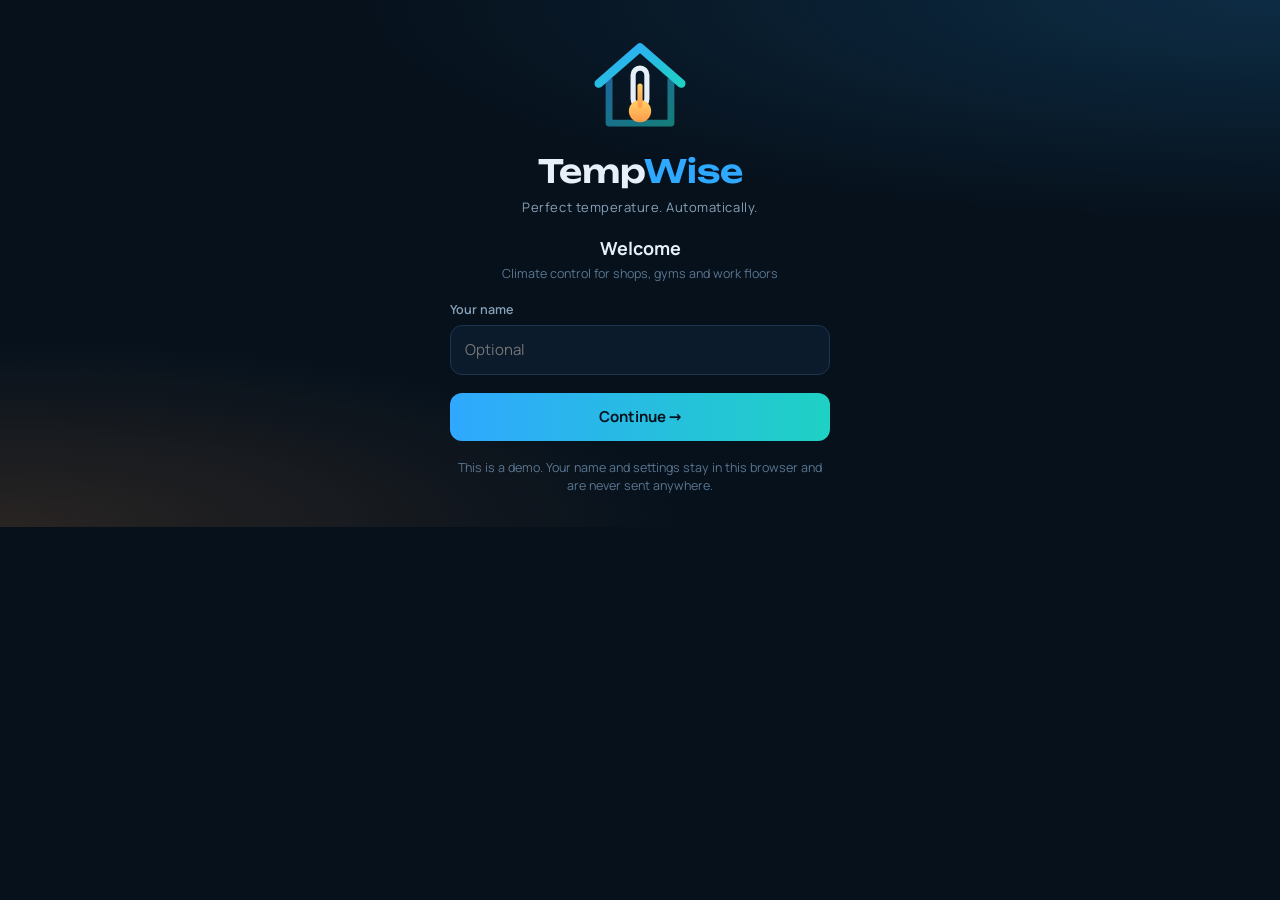
==== app/index.html @ 8767a3e6 "Add files via upload" ====
<!doctype html>
<html lang="en">
<head>
  <meta charset="utf-8">
  <meta name="viewport" content="width=device-width, initial-scale=1, viewport-fit=cover">
  <title>TempWise App</title>
  <meta name="description" content="TempWise demo app: zone thermostats, sensor status and settings that sync between open windows.">
  <meta name="theme-color" content="#06111c">
  <link rel="icon" href="../assets/favicon.svg" type="image/svg+xml">
  <link rel="apple-touch-icon" href="../assets/icon-192.png">
  <link rel="manifest" href="../manifest.webmanifest">
  <link rel="stylesheet" href="../css/app.css">
</head>
<body>
  <div id="root"></div>
  <div id="toast" class="toast" role="status" aria-live="polite" hidden></div>
  <noscript><p style="padding:24px">TempWise needs JavaScript to run.</p></noscript>
  <script src="../js/sync.js"></script>
  <script src="../js/app.js"></script>
</body>
</html>
---- css/app.css ----
/* Fonts are bundled (SIL Open Font License, see assets/fonts) so the app works offline. */
@font-face{font-family:"Manrope";font-weight:400;font-display:swap;src:url("../assets/fonts/manrope-latin-400-normal.woff2") format("woff2")}
@font-face{font-family:"Manrope";font-weight:500;font-display:swap;src:url("../assets/fonts/manrope-latin-500-normal.woff2") format("woff2")}
@font-face{font-family:"Manrope";font-weight:600;font-display:swap;src:url("../assets/fonts/manrope-latin-600-normal.woff2") format("woff2")}
@font-face{font-family:"Manrope";font-weight:700;font-display:swap;src:url("../assets/fonts/manrope-latin-700-normal.woff2") format("woff2")}
@font-face{font-family:"Manrope";font-weight:800;font-display:swap;src:url("../assets/fonts/manrope-latin-800-normal.woff2") format("woff2")}
@font-face{font-family:"Unbounded";font-weight:500;font-display:swap;src:url("../assets/fonts/unbounded-latin-500-normal.woff2") format("woff2")}
@font-face{font-family:"Unbounded";font-weight:600;font-display:swap;src:url("../assets/fonts/unbounded-latin-600-normal.woff2") format("woff2")}
@font-face{font-family:"Unbounded";font-weight:700;font-display:swap;src:url("../assets/fonts/unbounded-latin-700-normal.woff2") format("woff2")}

/* Layout: phone-first app shell — bottom tab bar on phones, left rail on wide screens; one working column of cards. Dark-only by design (matches the TempWise mockups). */
:root{
  color-scheme:dark;
  --bg:#06111c; --surface:#0c1b2b; --surface-2:#122639; --line:#1c3550; --fg:#e7f0f8; --muted:#88a1b8; --faint:#5b7690;
  --accent:#2fa8ff; --accent-2:#1fd1c4; --heat:#ff9a4a; --cold:#5cc8ff;
  --good:#3ddc97; --warn:#ffc14d; --bad:#ff5d6c; --local:#b48cff; --local-bg:#b48cff1f;
  --display:"Unbounded","Trebuchet MS",system-ui,sans-serif;
  --body:"Manrope",system-ui,-apple-system,"Segoe UI",sans-serif;
  --r:16px;
}
html,body{height:100%}
body{margin:0}
[hidden]{display:none!important}
img{max-width:100%}
body{background:var(--bg);color:var(--fg);font-family:var(--body);font-size:15px;line-height:1.45;-webkit-font-smoothing:antialiased}
*{box-sizing:border-box}
button,input,select{font:inherit;color:inherit}
button{cursor:pointer}
:focus-visible{outline:2px solid var(--accent);outline-offset:2px;border-radius:8px}
.num{font-variant-numeric:tabular-nums}
.field{display:grid;gap:6px;text-align:left}
.field span{font-size:12.5px;color:var(--muted);font-weight:600}
.field input{background:var(--surface);border:1px solid var(--line);border-radius:12px;padding:13px 14px;font-size:15px}
.field input:focus{outline:2px solid var(--accent);outline-offset:1px}
.demo-note{font-size:12.5px;color:var(--faint);text-align:center;margin-top:10px}
h1,h2,h3{margin:0;text-wrap:balance}
p{margin:0}

/* ---------- shell ---------- */
.app{min-height:100%;display:flex}
.rail{display:none}
.main{flex:1;min-width:0;padding-inline:16px;padding-block:14px 110px;max-width:1080px;margin-inline:auto;width:100%}
.tabbar{position:fixed;left:0;right:0;bottom:0;z-index:20;display:grid;grid-template-columns:repeat(4,1fr);background:color-mix(in srgb,var(--surface) 92%,transparent);backdrop-filter:blur(10px);border-top:1px solid var(--line);padding:6px 6px calc(6px + env(safe-area-inset-bottom,0px))}
.tab{background:none;border:0;display:flex;flex-direction:column;align-items:center;gap:3px;padding:6px 0;color:var(--muted);font-size:11.5px;font-weight:600;border-radius:12px}
.tab svg{width:22px;height:22px}
.tab[aria-current="page"]{color:var(--accent)}
@media (min-width:900px){
  .tabbar{display:none}
  .rail{display:flex;align-self:flex-start;flex-direction:column;gap:6px;width:228px;flex:none;padding:22px 14px;border-right:1px solid var(--line);background:var(--surface);position:sticky;top:env(safe-area-inset-top,0px);height:100vh}
  .rail .brand{margin:0 8px 22px}
  .rail .tab{flex-direction:row;justify-content:flex-start;gap:12px;padding:11px 12px;font-size:14px}
  .rail .tab[aria-current="page"]{background:var(--surface-2)}
  .rail .spacer{flex:1}
  .main{padding-block:26px 48px;padding-inline:32px}
}

/* ---------- brand ---------- */
.brand{display:flex;align-items:center;gap:10px}
.brand .mark{width:34px;height:34px;flex:none}
.brand b{font-family:var(--display);font-weight:600;font-size:17px;letter-spacing:.01em}
.brand b span{color:var(--accent)}

/* ---------- top bar ---------- */
.top{display:flex;align-items:center;justify-content:space-between;gap:12px;flex-wrap:wrap;margin-bottom:14px}
.top .brand{display:flex}
@media (min-width:900px){.top .brand{display:none}}
.top-actions{display:flex;align-items:center;gap:8px;flex-wrap:wrap}
.sync{display:inline-flex;align-items:center;gap:8px;font-size:12.5px;color:var(--muted);background:var(--surface);border:1px solid var(--line);padding:6px 10px 6px 9px;border-radius:999px}
.dot{width:8px;height:8px;border-radius:50%;background:var(--good);flex:none}
.sync[data-s="saving"] .dot{background:var(--warn);animation:pulse 1s infinite}
.sync[data-s="offline"] .dot,.sync[data-s="error"] .dot{background:var(--faint)}
.sync[data-s="error"] .dot{background:var(--bad)}
@keyframes pulse{50%{opacity:.35}}
.iconbtn{display:inline-grid;place-items:center;width:34px;height:34px;border-radius:50%;background:var(--surface);border:1px solid var(--line);color:var(--fg)}
.iconbtn svg{width:17px;height:17px}
.iconbtn.spin svg{animation:spin .8s linear}
@keyframes spin{to{transform:rotate(360deg)}}
.localtoggle{display:inline-flex;align-items:center;gap:8px;background:var(--surface);border:1px solid var(--line);border-radius:999px;padding:5px 12px 5px 6px;font-size:12.5px;font-weight:700;color:var(--muted)}
.localtoggle .sw{transform:scale(.8);margin:-2px}
.localtoggle[aria-pressed="true"]{border-color:var(--local);color:var(--local);background:var(--local-bg)}

/* ---------- local banner ---------- */
.banner{display:flex;align-items:center;gap:12px;flex-wrap:wrap;border:1px solid var(--local);background:var(--local-bg);border-radius:14px;padding:12px 14px;margin-bottom:16px}
.banner .txt{flex:1;min-width:200px;font-size:13.5px}
.banner .txt b{color:var(--local)}
.banner.offline{border-color:var(--line);background:var(--surface)}
.btn{border:1px solid var(--line);background:var(--surface-2);border-radius:10px;padding:8px 14px;font-weight:700;font-size:13.5px}
.btn.primary{border:0;background:linear-gradient(90deg,var(--accent),var(--accent-2));color:#04121e}
.btn.localbtn{border:0;background:var(--local);color:#150a2a}
.btn.ghost{background:transparent}
.btn.danger{color:var(--bad);border-color:color-mix(in srgb,var(--bad) 45%,transparent);background:transparent}
.btn:disabled{opacity:.45;cursor:default}

/* ---------- headings ---------- */
.eyebrow{font-size:11.5px;font-weight:700;letter-spacing:.12em;text-transform:uppercase;color:var(--faint)}
.h1{font-family:var(--display);font-weight:600;font-size:clamp(21px,4.2vw,28px);letter-spacing:-.01em;margin-top:2px}
.sub{color:var(--muted);font-size:14px;margin-top:4px}
.head{margin-bottom:18px}

/* ---------- cards ---------- */
.grid{display:grid;gap:14px}
@media (min-width:820px){.grid.home{grid-template-columns:minmax(0,1.35fr) minmax(0,1fr)}}
.col{display:grid;gap:14px;align-content:start;min-width:0}
.card{background:var(--surface);border:1px solid var(--line);border-radius:var(--r);padding:16px;min-width:0}
.card h3{font-size:14px;font-weight:700;display:flex;align-items:center;justify-content:space-between;gap:8px}
.card .meta{color:var(--muted);font-size:12.5px}
.flash{animation:flash 1.6s ease-out}
@keyframes flash{0%{box-shadow:0 0 0 2px var(--accent)}100%{box-shadow:0 0 0 2px transparent}}

/* zone chips */
.chips{display:flex;gap:8px;overflow-x:auto;padding-bottom:2px;margin-bottom:14px;scrollbar-width:none}
.chip{flex:none;display:inline-flex;align-items:center;gap:8px;border:1px solid var(--line);background:var(--surface);border-radius:999px;padding:7px 13px;font-size:13.5px;font-weight:600;color:var(--muted)}
.chip[aria-pressed="true"]{background:var(--surface-2);color:var(--fg);border-color:var(--accent)}
.chip .t{font-variant-numeric:tabular-nums;color:var(--fg)}
.chip .dot{width:7px;height:7px}

/* thermostat */
.thermo{display:grid;gap:14px}
.thermo-top{display:flex;justify-content:space-between;align-items:flex-start;gap:10px;flex-wrap:wrap}
.gauge{position:relative;width:min(100%,300px);margin-inline:auto;aspect-ratio:1/0.82}
.gauge svg{width:100%;height:100%;display:block}
.gauge .center{position:absolute;inset:0;display:flex;flex-direction:column;align-items:center;justify-content:center;padding-top:6%}
.gauge .lbl{font-size:11px;font-weight:700;letter-spacing:.12em;text-transform:uppercase;color:var(--muted)}
.gauge .big{font-family:var(--display);font-weight:600;font-size:clamp(46px,12vw,60px);line-height:1;letter-spacing:-.03em;margin-top:6px}
.gauge .big sup{font-size:.36em;vertical-align:.95em;margin-left:2px;font-weight:500;color:var(--muted)}
.gauge .now{margin-top:8px;font-size:13px;color:var(--muted)}
.gauge .now b{color:var(--fg)}
.stepper{display:flex;align-items:center;justify-content:center;gap:18px}
.stepbtn{width:52px;height:52px;border-radius:50%;border:1px solid var(--line);background:var(--surface-2);font-size:24px;font-weight:500;display:grid;place-items:center;line-height:1}
.stepbtn:active{transform:scale(.95)}
.stepper .hint{font-size:12.5px;color:var(--muted);text-align:center;min-width:120px}
.seg{display:grid;grid-auto-flow:column;grid-auto-columns:1fr;background:var(--bg);border:1px solid var(--line);border-radius:12px;padding:3px;gap:3px}
.seg button{border:0;background:none;border-radius:9px;padding:8px 6px;font-weight:700;font-size:13px;color:var(--muted)}
.seg button[aria-pressed="true"]{background:var(--surface-2);color:var(--fg)}
.seg button[aria-pressed="true"][data-value="cool"]{color:var(--cold)}
.seg button[aria-pressed="true"][data-value="heat"]{color:var(--heat)}
.tag{display:inline-flex;align-items:center;gap:5px;font-size:11px;font-weight:800;letter-spacing:.06em;text-transform:uppercase;border-radius:6px;padding:3px 7px;white-space:nowrap}
.tag.local{color:var(--local);background:var(--local-bg)}
.tag.ok{color:var(--good);background:color-mix(in srgb,var(--good) 14%,transparent)}
.tag.warn{color:var(--warn);background:color-mix(in srgb,var(--warn) 14%,transparent)}
.tag.bad{color:var(--bad);background:color-mix(in srgb,var(--bad) 14%,transparent)}
.tag.off{color:var(--muted);background:var(--surface-2)}
.shadow-note{font-size:12.5px;color:var(--local);text-align:center}

/* stats */
.stat{display:flex;align-items:baseline;gap:6px;margin-top:8px}
.stat .v{font-family:var(--display);font-size:28px;font-weight:600;letter-spacing:-.02em}
.stat .u{color:var(--muted);font-size:13px}
.bars{display:flex;align-items:flex-end;gap:5px;height:64px;margin-top:12px}
.bars i{flex:1;border-radius:4px 4px 2px 2px;background:linear-gradient(180deg,var(--accent),color-mix(in srgb,var(--accent) 35%,var(--surface)))}
.bars i.dim{background:var(--surface-2)}
.axis{display:flex;justify-content:space-between;color:var(--faint);font-size:11px;margin-top:6px}
.hbar{height:6px;border-radius:4px;background:var(--surface-2);overflow:hidden;margin-top:10px}
.hbar i{display:block;height:100%;background:linear-gradient(90deg,var(--accent-2),var(--accent));border-radius:4px}
.alerts{display:grid;gap:10px;margin-top:10px}
.alert{display:flex;gap:10px;align-items:flex-start;font-size:13.5px}
.alert .ic{width:26px;height:26px;border-radius:8px;display:grid;place-items:center;flex:none;font-weight:800;font-size:13px}
.alert .ic.warn{background:color-mix(in srgb,var(--warn) 16%,transparent);color:var(--warn)}
.alert .ic.bad{background:color-mix(in srgb,var(--bad) 16%,transparent);color:var(--bad)}
.alert .ic.ok{background:color-mix(in srgb,var(--good) 16%,transparent);color:var(--good)}
.alert small{display:block;color:var(--muted);font-size:12px}

/* sensors */
.summary{display:grid;grid-template-columns:repeat(3,1fr);gap:10px;margin-bottom:14px}
.summary .card{padding:12px 14px;display:flex;align-items:center;gap:10px}
.summary .n{font-family:var(--display);font-size:22px;font-weight:600}
.summary .k{font-size:12px;color:var(--muted);line-height:1.2}
.sensor{display:grid;gap:12px}
.sensor-head{display:flex;justify-content:space-between;gap:10px;align-items:flex-start}
.sensor-head b{font-size:15px}
.readings{display:grid;grid-template-columns:1fr 1fr;gap:10px}
.reading{background:var(--bg);border:1px solid var(--line);border-radius:12px;padding:10px 12px}
.reading .v{font-family:var(--display);font-size:22px;font-weight:600}
.reading .k{font-size:12px;color:var(--muted)}
.sensor-foot{display:flex;justify-content:space-between;align-items:center;gap:10px;flex-wrap:wrap;font-size:12.5px;color:var(--muted)}
@media (min-width:700px){.sensors{grid-template-columns:1fr 1fr}}

/* settings rows */
.section{padding:6px 0}
.section + .section{margin-top:14px}
.section-title{padding:0 4px 8px}
.rows{background:var(--surface);border:1px solid var(--line);border-radius:var(--r);overflow:hidden}
.row{display:flex;align-items:center;gap:12px;padding:13px 16px;min-height:56px}
.row + .row{border-top:1px solid var(--line)}
.row .ri{width:32px;height:32px;border-radius:9px;background:var(--surface-2);display:grid;place-items:center;flex:none;color:var(--accent)}
.row .ri svg{width:17px;height:17px}
.row .rt{flex:1;min-width:0}
.row .rt b{display:flex;align-items:center;gap:8px;flex-wrap:wrap;font-size:14.5px;font-weight:600}
.row .rt small{display:block;color:var(--muted);font-size:12.5px;margin-top:1px}
.row.local-row{background:linear-gradient(90deg,var(--local-bg),transparent 70%)}
.row .ctl{flex:none;display:flex;align-items:center;gap:8px}
.sw{position:relative;width:46px;height:27px;border-radius:999px;border:0;background:var(--surface-2);box-shadow:inset 0 0 0 1px var(--line);padding:0;flex:none;transition:background .2s}
.sw::after{content:"";position:absolute;top:3px;left:3px;width:21px;height:21px;border-radius:50%;background:var(--fg);transition:transform .2s}
.sw[aria-checked="true"]{background:var(--accent);box-shadow:none}
.sw[aria-checked="true"]::after{transform:translateX(19px);background:#fff}
.mini{display:flex;align-items:center;gap:6px}
.mini button{width:30px;height:30px;border-radius:8px;border:1px solid var(--line);background:var(--surface-2);font-weight:700}
.mini span{min-width:54px;text-align:center;font-weight:700}
.time{background:var(--bg);border:1px solid var(--line);border-radius:8px;padding:5px 8px;color-scheme:dark}
.swatches{display:flex;gap:8px}
.swatch{width:26px;height:26px;border-radius:50%;border:2px solid transparent;padding:0}
.swatch[aria-pressed="true"]{border-color:var(--fg);box-shadow:0 0 0 2px var(--bg) inset}
.row .seg{min-width:120px}
@media (max-width:520px){.row.wrap{flex-wrap:wrap}.row.wrap .ctl{width:100%;justify-content:flex-end}}

/* account */
.profile{display:flex;align-items:center;gap:14px}
.profile img{width:52px;height:52px;border-radius:50%;flex:none;background:var(--surface-2)}
.profile b{font-size:16px}
.device{display:flex;align-items:center;gap:12px;padding:12px 16px}
.device + .device{border-top:1px solid var(--line)}
.device .ri{width:32px;height:32px;border-radius:9px;background:var(--surface-2);display:grid;place-items:center;color:var(--accent);flex:none}
.device .ri svg{width:17px;height:17px}
.device .rt{flex:1;min-width:0;font-size:14px}
.device .rt small{display:block;color:var(--muted);font-size:12px}
.howto{font-size:13px;color:var(--muted);padding:12px 16px;border-top:1px solid var(--line)}

/* auth screens */
.auth{min-height:100%;display:grid;place-items:center;padding-inline:16px;padding-block:32px;background:radial-gradient(120% 70% at 100% 0%,color-mix(in srgb,var(--accent) 18%,transparent),transparent 60%),radial-gradient(90% 60% at 0% 100%,color-mix(in srgb,var(--heat) 14%,transparent),transparent 60%),var(--bg)}
.auth-card{width:100%;max-width:380px;display:grid;gap:18px;text-align:center}
.auth .logo{width:110px;height:110px;margin:0 auto}
.auth h1{font-family:var(--display);font-size:32px;font-weight:600}
.auth h1 span{color:var(--accent)}
.auth .tagline{color:var(--muted);font-size:13px;letter-spacing:.04em;margin-top:4px}
.auth .welcome{font-size:18px;font-weight:700}
.auth .btn{padding:13px 16px;font-size:15px;border-radius:12px;width:100%}
.auth .fine{color:var(--faint);font-size:12.5px}
.wave{width:92px;height:92px;border-radius:50%;margin:0 auto;display:grid;place-items:center;background:color-mix(in srgb,var(--accent) 18%,transparent);color:var(--accent)}
.wave svg{width:44px;height:44px}

/* toast */
.toast{position:fixed;left:50%;transform:translateX(-50%);bottom:calc(84px + env(safe-area-inset-bottom,0px));z-index:40;background:var(--surface-2);border:1px solid var(--accent);border-radius:14px;padding:11px 14px;display:flex;gap:10px;align-items:center;font-size:13.5px;box-shadow:0 10px 30px #0008;max-width:calc(100% - 32px);width:max-content}
.toast svg{width:18px;height:18px;color:var(--accent);flex:none}
@media (min-width:900px){.toast{bottom:28px}}
@media (prefers-reduced-motion:reduce){*{animation:none!important;transition:none!important}}
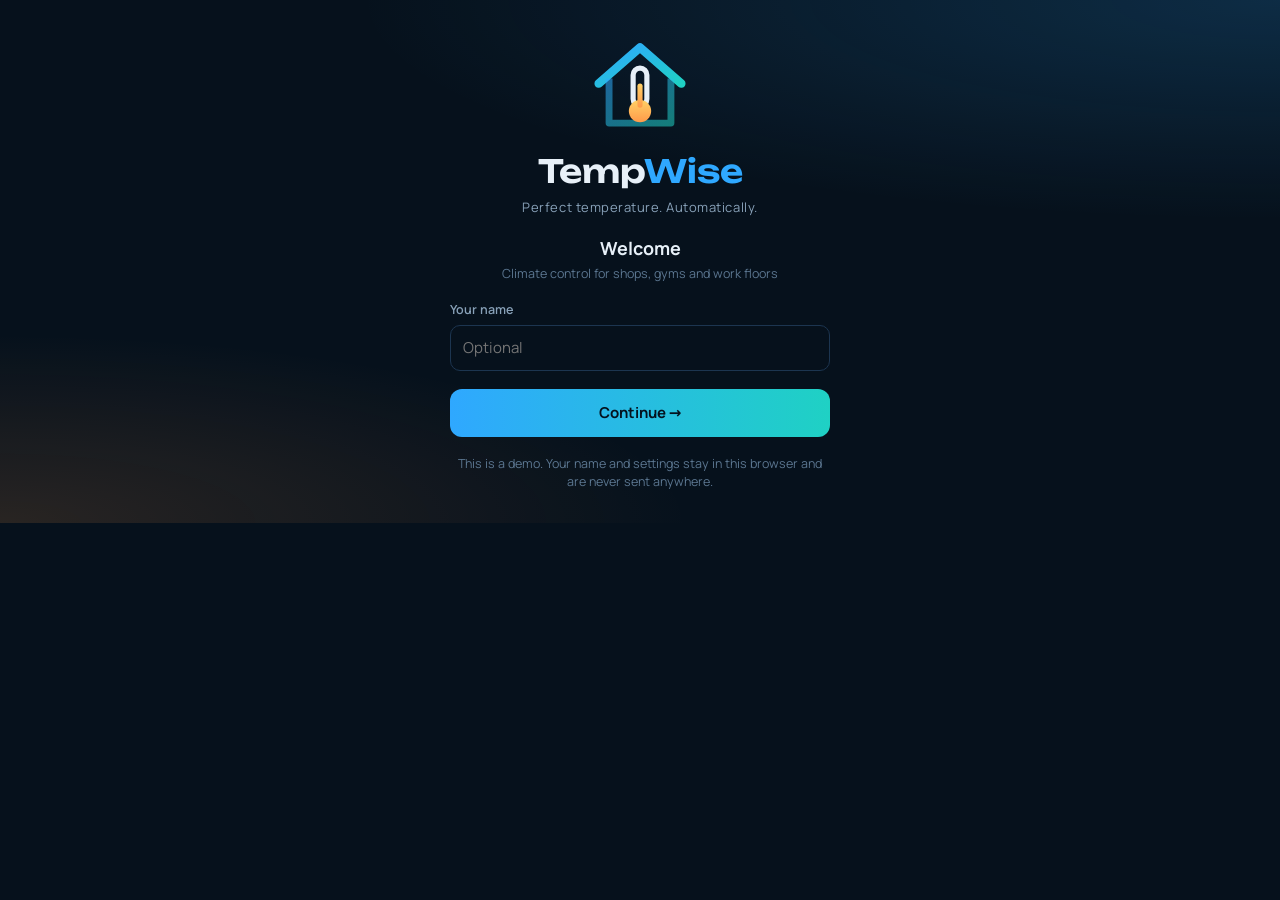
==== commit 6617deb7: "Add files via upload" ====
--- a/app/index.html
+++ b/app/index.html
@@ -9,6 +9,7 @@
   <link rel="icon" href="../assets/favicon.svg" type="image/svg+xml">
   <link rel="apple-touch-icon" href="../assets/icon-192.png">
   <link rel="manifest" href="../manifest.webmanifest">
+  <script>try{var t=localStorage.getItem('tempwise:theme')||'dark';if(t!=='auto')document.documentElement.setAttribute('data-theme',t)}catch(e){}</script>
   <link rel="stylesheet" href="../css/app.css">
 </head>
 <body>
@@ -17,5 +18,6 @@
   <noscript><p style="padding:24px">TempWise needs JavaScript to run.</p></noscript>
   <script src="../js/sync.js"></script>
   <script src="../js/app.js"></script>
+  <script src="../js/pwa.js"></script>
 </body>
 </html>
--- a/css/app.css
+++ b/css/app.css
@@ -40,8 +40,8 @@
 .app{min-height:100%;display:flex}
 .rail{display:none}
 .main{flex:1;min-width:0;padding-inline:16px;padding-block:14px 110px;max-width:1080px;margin-inline:auto;width:100%}
-.tabbar{position:fixed;left:0;right:0;bottom:0;z-index:20;display:grid;grid-template-columns:repeat(4,1fr);background:color-mix(in srgb,var(--surface) 92%,transparent);backdrop-filter:blur(10px);border-top:1px solid var(--line);padding:6px 6px calc(6px + env(safe-area-inset-bottom,0px))}
-.tab{background:none;border:0;display:flex;flex-direction:column;align-items:center;gap:3px;padding:6px 0;color:var(--muted);font-size:11.5px;font-weight:600;border-radius:12px}
+.tabbar{position:fixed;left:0;right:0;bottom:0;z-index:20;display:grid;grid-template-columns:repeat(5,1fr);background:color-mix(in srgb,var(--surface) 92%,transparent);backdrop-filter:blur(10px);border-top:1px solid var(--line);padding:6px 6px calc(6px + env(safe-area-inset-bottom,0px))}
+.tab{background:none;border:0;display:flex;flex-direction:column;align-items:center;gap:3px;padding:6px 0;color:var(--muted);font-size:11px;font-weight:600;border-radius:12px}
 .tab svg{width:22px;height:22px}
 .tab[aria-current="page"]{color:var(--accent)}
 @media (min-width:900px){
@@ -140,7 +140,8 @@
 .tag.warn{color:var(--warn);background:color-mix(in srgb,var(--warn) 14%,transparent)}
 .tag.bad{color:var(--bad);background:color-mix(in srgb,var(--bad) 14%,transparent)}
 .tag.off{color:var(--muted);background:var(--surface-2)}
-.shadow-note{font-size:12.5px;color:var(--local);text-align:center}
+.shadow-note{font-size:12.5px;color:var(--muted);text-align:center}
+.shadow-note.local{color:var(--local)}
 
 /* stats */
 .stat{display:flex;align-items:baseline;gap:6px;margin-top:8px}
@@ -196,7 +197,7 @@
 .mini{display:flex;align-items:center;gap:6px}
 .mini button{width:30px;height:30px;border-radius:8px;border:1px solid var(--line);background:var(--surface-2);font-weight:700}
 .mini span{min-width:54px;text-align:center;font-weight:700}
-.time{background:var(--bg);border:1px solid var(--line);border-radius:8px;padding:5px 8px;color-scheme:dark}
+.time{background:var(--bg);border:1px solid var(--line);border-radius:8px;padding:5px 8px;}
 .swatches{display:flex;gap:8px}
 .swatch{width:26px;height:26px;border-radius:50%;border:2px solid transparent;padding:0}
 .swatch[aria-pressed="true"]{border-color:var(--fg);box-shadow:0 0 0 2px var(--bg) inset}
@@ -233,3 +234,72 @@
 .toast svg{width:18px;height:18px;color:var(--accent);flex:none}
 @media (min-width:900px){.toast{bottom:28px}}
 @media (prefers-reduced-motion:reduce){*{animation:none!important;transition:none!important}}
+
+
+/* ================= v1.1: themes ================= */
+:root{--shadow:0 1px 0 rgba(255,255,255,.035) inset,0 10px 28px -18px rgba(0,0,0,.65)}
+:root[data-theme="light"]{
+  color-scheme:light;
+  --bg:#eef3f8; --surface:#ffffff; --surface-2:#e5edf5; --line:#d2deea; --fg:#0c1b2b; --muted:#506880; --faint:#7a90a6;
+  --accent-2:#0fb5a9; --heat:#e8741c; --cold:#1b9ad8; --good:#12935f; --warn:#b97c00; --bad:#d3304a; --local:#7a4bd6; --local-bg:#7a4bd61a;
+  --shadow:0 1px 2px rgba(12,27,43,.06),0 12px 28px -18px rgba(12,27,43,.3);
+}
+@media (prefers-color-scheme:light){
+  :root:not([data-theme]){
+    color-scheme:light;
+    --bg:#eef3f8; --surface:#ffffff; --surface-2:#e5edf5; --line:#d2deea; --fg:#0c1b2b; --muted:#506880; --faint:#7a90a6;
+    --accent-2:#0fb5a9; --heat:#e8741c; --cold:#1b9ad8; --good:#12935f; --warn:#b97c00; --bad:#d3304a; --local:#7a4bd6; --local-bg:#7a4bd61a;
+    --shadow:0 1px 2px rgba(12,27,43,.06),0 12px 28px -18px rgba(12,27,43,.3);
+  }
+}
+.card,.rows,.zone-row,.zone-add,.summary .card{box-shadow:var(--shadow)}
+body{background:radial-gradient(90% 40% at 100% 0%,color-mix(in srgb,var(--accent) 9%,transparent),transparent 70%),var(--bg);background-attachment:fixed}
+.tabbar{box-shadow:0 -10px 30px -20px rgba(0,0,0,.5)}
+.rail .brand{margin:0 8px 22px}
+.rail-dev{padding:0 12px;color:var(--faint);font-size:12px}
+.card.thermo{background:linear-gradient(180deg,color-mix(in srgb,var(--accent) 7%,var(--surface)),var(--surface) 55%)}
+
+/* ================= v1.1: new components ================= */
+.pill{display:inline-flex;align-items:center;gap:6px;font-size:12.5px;font-weight:700;padding:4px 11px;border-radius:999px;background:var(--surface);border:1px solid var(--line);color:var(--muted)}
+.pill.on{color:var(--good);border-color:color-mix(in srgb,var(--good) 40%,var(--line))}
+.pill.eco{color:var(--accent-2);border-color:color-mix(in srgb,var(--accent-2) 40%,var(--line))}
+.head .sub{display:flex;gap:8px;flex-wrap:wrap;align-items:center}
+
+.scenes{display:flex;align-items:center;gap:8px;flex-wrap:wrap;margin-bottom:12px}
+.scenes .eyebrow{margin-right:4px}
+.scene{border:1px solid var(--line);background:var(--surface);border-radius:10px;padding:7px 14px;font-size:13.5px;font-weight:700;color:var(--muted)}
+.scene:hover{border-color:var(--accent);color:var(--fg)}
+.scene[aria-pressed="true"]{background:color-mix(in srgb,var(--accent) 16%,var(--surface));border-color:var(--accent);color:var(--fg)}
+
+.trend svg{width:100%;height:auto;display:block;margin-top:10px}
+.spark svg{width:100%;height:30px;display:block}
+.spark:empty{display:none}
+.empty{color:var(--muted);font-size:13.5px;padding:18px 4px;text-align:center}
+.empty.pad{padding:22px 16px}
+
+.row .ri.bad{background:color-mix(in srgb,var(--bad) 16%,transparent);color:var(--bad);font-weight:800}
+.row .ri.warn{background:color-mix(in srgb,var(--warn) 16%,transparent);color:var(--warn);font-weight:800}
+.row .ri.ok{background:color-mix(in srgb,var(--good) 16%,transparent);color:var(--good);font-weight:800}
+.btn.small{padding:5px 10px;font-size:12.5px;border-radius:8px}
+.section-title .count{float:right;color:var(--faint);letter-spacing:.04em;text-transform:none;font-weight:600}
+
+.field{display:grid;gap:6px;text-align:left}
+.field span{font-size:12.5px;color:var(--muted);font-weight:600}
+.field input{background:var(--bg);border:1px solid var(--line);border-radius:10px;padding:11px 12px;font-size:15px;min-width:0;width:100%}
+.field input:focus{outline:2px solid var(--accent);outline-offset:1px}
+.zones{display:grid;gap:12px}
+.zone-row,.zone-add{background:var(--surface);border:1px solid var(--line);border-radius:var(--r);padding:14px;display:grid;gap:14px}
+.zr-fields{display:grid;gap:10px}
+.zr-ctl{display:flex;gap:14px 20px;flex-wrap:wrap;align-items:flex-end;justify-content:space-between}
+.zr-item{display:grid;gap:6px;font-size:12.5px;color:var(--muted);font-weight:600}
+@media (min-width:640px){.zr-fields{grid-template-columns:1fr 1fr}.zone-add{grid-template-columns:1fr auto;align-items:end}}
+.zone-add .btn{display:inline-flex;gap:6px;align-items:center}
+.zone-add .btn svg{width:16px;height:16px}
+
+.row.sched{min-height:60px}
+.row.sched .ctl{gap:8px;flex-wrap:wrap;justify-content:flex-end}
+.row.sched .dash{color:var(--faint)}
+.row.sched .time:disabled{opacity:.4}
+.time{color-scheme:inherit}
+
+.profile .avatar{width:52px;height:52px;border-radius:50%;flex:none;display:grid;place-items:center;font-family:var(--display);font-weight:600;font-size:20px;background:linear-gradient(135deg,var(--accent),var(--accent-2));color:#04121e}
